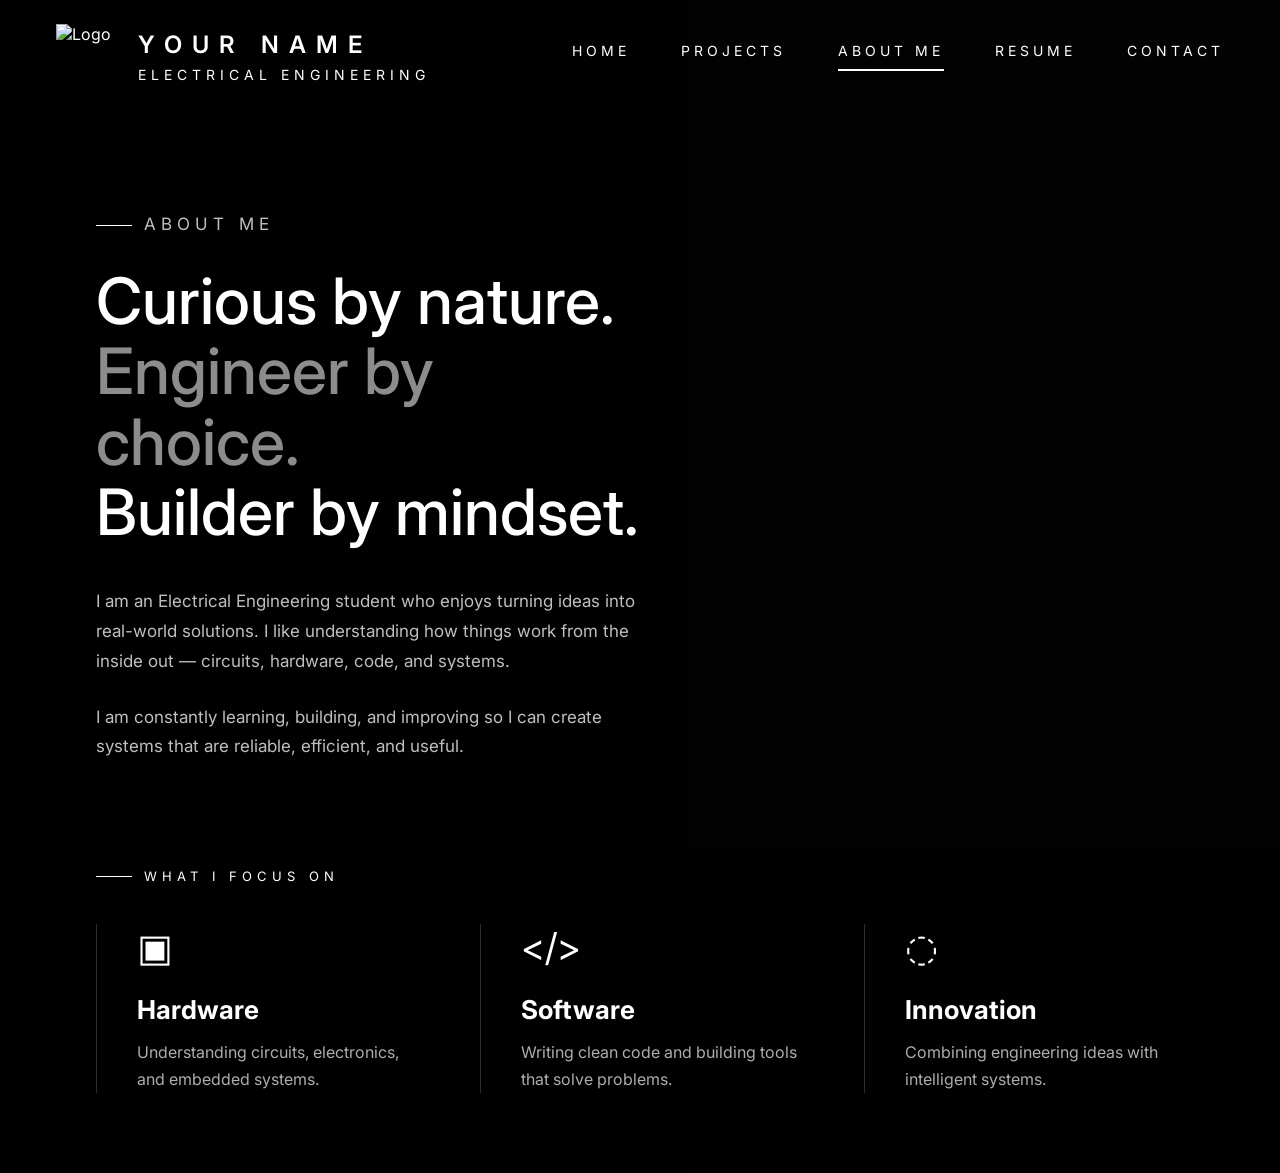
==== pages/about.html @ 25fdd663 "Add files via upload Uploading new portfolio website." ====
<!DOCTYPE html>
<html lang="en">
<head>
  <meta charset="UTF-8" />
  <meta name="viewport" content="width=device-width, initial-scale=1.0" />
  <title>About Me | Portfolio</title>

  <link rel="stylesheet" href="../css/global.css" />
  <link rel="stylesheet" href="../css/about.css" />
</head>
<body class="about-page">

  <header class="navbar nav-dark">
    <a href="../index.html" class="brand">
      <img src="../assets/logo.png" alt="Logo" />
      <div>
        <h1>YOUR NAME</h1>
        <p>ELECTRICAL ENGINEERING</p>
      </div>
    </a>

    <nav>
      <a href="../index.html">Home</a>
      <a href="projects.html">Projects</a>
      <a class="active" href="about.html">About Me</a>
      <a href="resume.html">Resume</a>
      <a href="contact.html">Contact</a>
    </nav>
  </header>

  <main class="about-hero">
    <section class="about-text">
      <p class="about-label">About Me</p>

      <h2>
        Curious by nature.<br />
        <span>Engineer by choice.</span><br />
        Builder by mindset.
      </h2>

      <p>
        I am an Electrical Engineering student who enjoys turning ideas
        into real-world solutions. I like understanding how things work
        from the inside out — circuits, hardware, code, and systems.
      </p>

      <p>
        I am constantly learning, building, and improving so I can create
        systems that are reliable, efficient, and useful.
      </p>
    </section>

    <section class="focus-section">
      <p class="focus-label">What I Focus On</p>

      <div class="focus-grid">
        <article>
          <div class="icon">▣</div>
          <h3>Hardware</h3>
          <p>Understanding circuits, electronics, and embedded systems.</p>
        </article>

        <article>
          <div class="icon">&lt;/&gt;</div>
          <h3>Software</h3>
          <p>Writing clean code and building tools that solve problems.</p>
        </article>

        <article>
          <div class="icon">◌</div>
          <h3>Innovation</h3>
          <p>Combining engineering ideas with intelligent systems.</p>
        </article>
      </div>
    </section>
  </main>

  <script src="../js/main.js"></script>
</body>
</html>
---- css/global.css ----
@import url('https://fonts.googleapis.com/css2?family=Cormorant+Garamond:wght@500;600;700&family=Inter:wght@300;400;500;600;700;800&display=swap');

:root {
  --black: #050505;
  --white: #ffffff;
  --gray: #777;
  --line: rgba(0, 0, 0, 0.18);
  --gold: #d99a32;
  --blue: #246bff;
  --red: #d83333;
  --purple: #6f35d9;
  --orange: #f08a24;
}

* {
  box-sizing: border-box;
  margin: 0;
  padding: 0;
}

html,
body {
  min-height: 100%;
  font-family: "Inter", sans-serif;
  background: var(--white);
  color: var(--black);
}

/* Page fade transition */
body {
  opacity: 0;
  transition: opacity 0.45s ease;
}

body.loaded {
  opacity: 1;
}

a {
  color: inherit;
  text-decoration: none;
}

a, button {
  transition: color 0.25s ease, background-color 0.25s ease, border-color 0.25s ease, opacity 0.25s ease, transform 0.25s ease, box-shadow 0.25s ease;
}

.navbar {
  position: fixed;
  top: 0;
  left: 0;
  width: 100%;
  height: 112px;
  padding: 30px 56px;
  display: flex;
  align-items: center;
  justify-content: space-between;
  z-index: 50;
}

.brand {
  display: flex;
  align-items: center;
  gap: 18px;
  min-width: 360px;
}

.brand img {
  width: 64px;
  height: 64px;
  object-fit: contain;
  flex-shrink: 0;
}

.brand h1 {
  font-size: 24px;
  letter-spacing: 10px;
  font-weight: 600;
  white-space: nowrap;
}

.brand p {
  margin-top: 7px;
  font-size: 14px;
  letter-spacing: 5px;
  white-space: nowrap;
}

.navbar nav {
  display: flex;
  align-items: center;
  justify-content: flex-end;
  gap: clamp(28px, 4vw, 54px);
  white-space: nowrap;
}

.navbar nav a {
  position: relative;
  font-size: 14px;
  letter-spacing: 4px;
  text-transform: uppercase;
  padding-bottom: 12px;
}

.navbar nav a::after {
  content: "";
  position: absolute;
  left: 0;
  bottom: 0;
  width: 0%;
  height: 2px;
  background: currentColor;
  transition: 0.3s ease;
}

.navbar nav a:hover::after,
.navbar nav a.active::after {
  width: 100%;
}

.nav-dark {
  color: white;
}

.nav-light {
  color: black;
  background: rgba(255,255,255,0.8);
  backdrop-filter: blur(12px);
  transition: background-color 0.3s ease;
}

.page-title {
  text-align: center;
  padding-top: 190px;
}

.page-title h2 {
  font-size: 38px;
  letter-spacing: 18px;
  font-weight: 700;
}

.title-line {
  width: 48px;
  height: 2px;
  background: currentColor;
  margin: 28px auto;
}

@media (max-width: 850px) {
  .navbar {
    height: auto;
    padding: 24px;
    align-items: flex-start;
  }

  .brand h1,
  .brand p {
    display: none;
  }

  .navbar nav {
    gap: 18px;
    flex-wrap: wrap;
    justify-content: flex-end;
  }

  .navbar nav a {
    font-size: 11px;
    letter-spacing: 2px;
  }
}
---- css/about.css ----
.about-page {
  background: #050505;
  color: white;
}

.about-hero {
  min-height: 100vh;
  padding-top: 130px;
  background:
    linear-gradient(90deg, rgba(0,0,0,0.98) 0%, rgba(0,0,0,0.82) 38%, rgba(0,0,0,0.35)),
    url("https://images.unsplash.com/photo-1516321318423-f06f85e504b3?auto=format&fit=crop&w=2200&q=80");
  background-size: cover;
  background-position: center right;
}

.about-text {
  max-width: 650px;
  padding: 80px 0 60px 7.5%;
}

.about-label,
.focus-label {
  position: relative;
  padding-left: 48px;
  text-transform: uppercase;
  letter-spacing: 5px;
  font-size: 13px;
  margin-bottom: 34px;
}

.about-label::before,
.focus-label::before {
  content: "";
  position: absolute;
  left: 0;
  top: 50%;
  width: 36px;
  height: 1px;
  background: white;
}

.about-text h2 {
  font-size: clamp(42px, 5vw, 72px);
  line-height: 1.1;
  font-weight: 500;
  margin-bottom: 40px;
}

.about-text h2 span {
  color: rgba(255,255,255,0.55);
}

.about-text p {
  font-size: 17px;
  line-height: 1.75;
  color: rgba(255,255,255,0.75);
  margin-bottom: 26px;
}

.focus-section {
  padding: 20px 7.5% 80px;
  background: rgba(0,0,0,0.72);
}

.focus-grid {
  display: grid;
  grid-template-columns: repeat(3, 1fr);
  gap: 64px;
  margin-top: 40px;
}

.focus-grid article {
  border-left: 1px solid rgba(255,255,255,0.18);
  padding-left: 40px;
}

.icon {
  font-size: 38px;
  margin-bottom: 24px;
}

.focus-grid h3 {
  font-size: 26px;
  margin-bottom: 14px;
}

.focus-grid p {
  color: rgba(255,255,255,0.68);
  line-height: 1.7;
}

@media (max-width: 850px) {
  .focus-grid {
    grid-template-columns: 1fr;
  }

  .about-text {
    padding: 180px 28px 40px;
  }
}
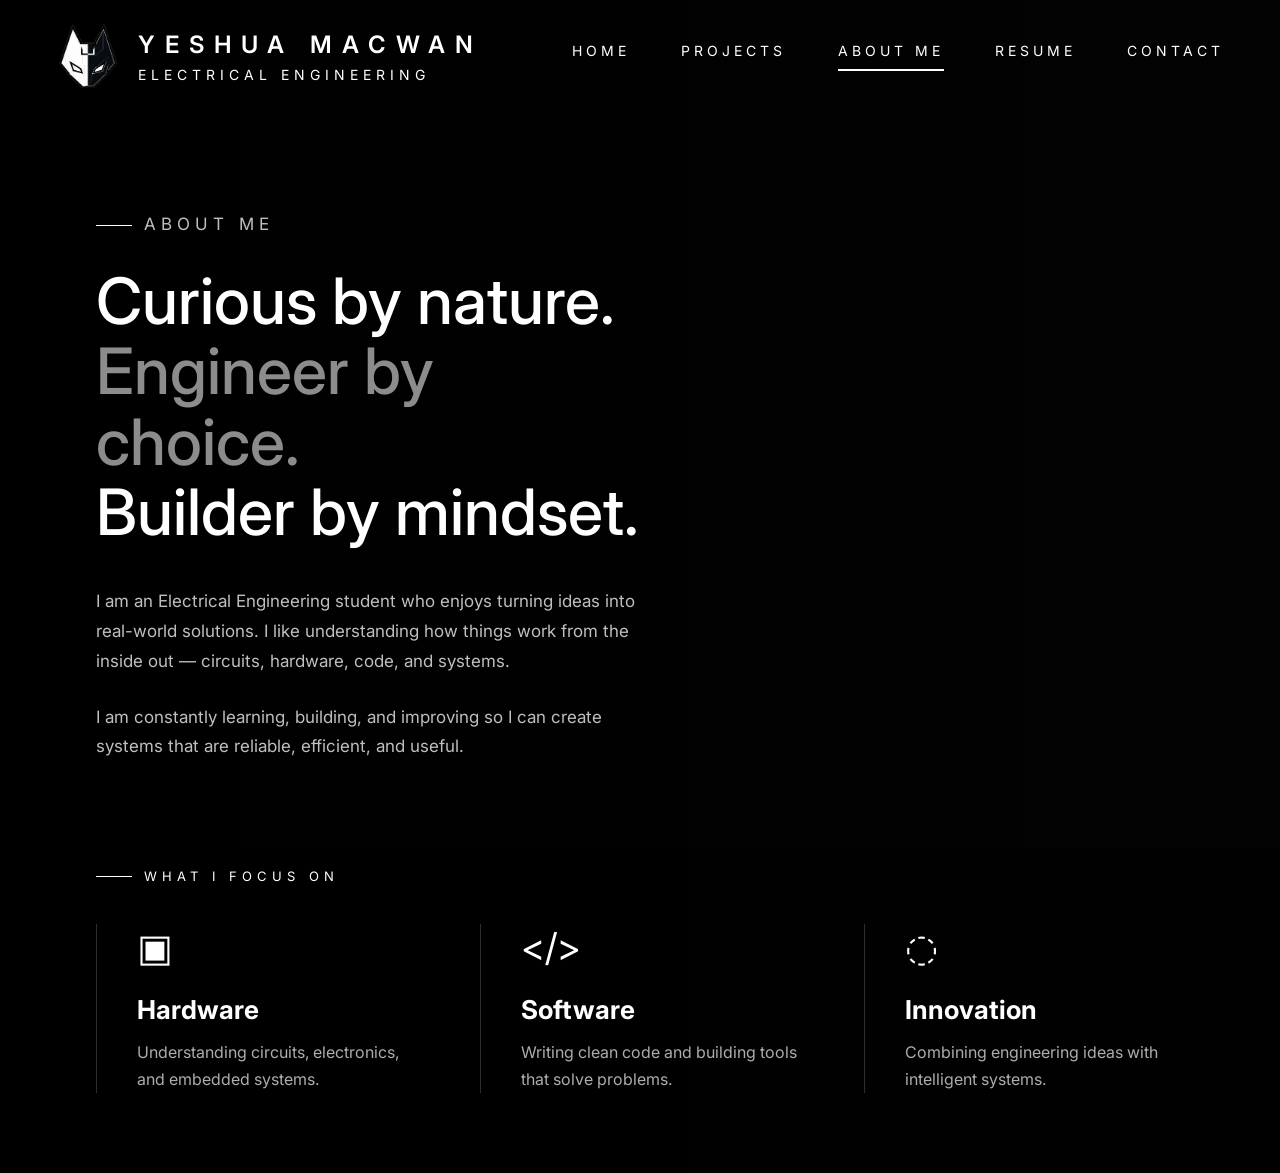
==== commit 5e4bffad: "Add files via upload" ====
--- a/pages/about.html
+++ b/pages/about.html
@@ -12,9 +12,9 @@
 
   <header class="navbar nav-dark">
     <a href="../index.html" class="brand">
-      <img src="../assets/logo.png" alt="Logo" />
+      <img src="../assets/Logo.png" alt="Logo" />
       <div>
-        <h1>YOUR NAME</h1>
+        <h1>YESHUA MACWAN</h1>
         <p>ELECTRICAL ENGINEERING</p>
       </div>
     </a>
--- a/css/global.css
+++ b/css/global.css
@@ -1,9 +1,11 @@
-@import url('https://fonts.googleapis.com/css2?family=Cormorant+Garamond:wght@500;600;700&family=Inter:wght@300;400;500;600;700;800&display=swap');
+@import url(
+  "https://fonts.googleapis.com/css2?family=Cormorant+Garamond:wght@500;600;700&family=Inter:wght@300;400;500;600;700;800;900&display=swap"
+);
 
 :root {
   --black: #050505;
   --white: #ffffff;
-  --gray: #777;
+  --gray: #777777;
   --line: rgba(0, 0, 0, 0.18);
   --gold: #d99a32;
   --blue: #246bff;
@@ -12,28 +14,52 @@
   --orange: #f08a24;
 }
 
+/* ============================= */
+/* RESET */
+/* ============================= */
+
 * {
   box-sizing: border-box;
   margin: 0;
   padding: 0;
 }
 
-html,
+html {
+  width: 100%;
+  min-height: 100%;
+  overflow-x: hidden;
+  scroll-behavior: smooth;
+}
+
 body {
+  width: 100%;
   min-height: 100%;
+  overflow-x: hidden;
+
   font-family: "Inter", sans-serif;
+
   background: var(--white);
   color: var(--black);
-}
-
-/* Page fade transition */
-body {
+
   opacity: 0;
-  transition: opacity 0.45s ease;
+  transition: opacity 0.4s ease;
 }
 
 body.loaded {
   opacity: 1;
+}
+
+body.menu-open,
+body.lightbox-open {
+  overflow: hidden;
+}
+
+img,
+video,
+canvas,
+model-viewer {
+  display: block;
+  max-width: 100%;
 }
 
 a {
@@ -41,46 +67,75 @@
   text-decoration: none;
 }
 
-a, button {
-  transition: color 0.25s ease, background-color 0.25s ease, border-color 0.25s ease, opacity 0.25s ease, transform 0.25s ease, box-shadow 0.25s ease;
-}
+button,
+a {
+  font-family: inherit;
+}
+
+button {
+  border-radius: 0;
+}
+
+a,
+button {
+  transition:
+    color 0.25s ease,
+    background-color 0.25s ease,
+    border-color 0.25s ease,
+    opacity 0.25s ease,
+    transform 0.25s ease,
+    box-shadow 0.25s ease;
+}
+
+/* ============================= */
+/* NAVBAR */
+/* ============================= */
 
 .navbar {
   position: fixed;
   top: 0;
   left: 0;
+  z-index: 100;
+
   width: 100%;
+  max-width: 100vw;
   height: 112px;
   padding: 30px 56px;
+
   display: flex;
   align-items: center;
   justify-content: space-between;
-  z-index: 50;
 }
 
 .brand {
+  position: relative;
+  z-index: 310;
+
+  min-width: 360px;
+
   display: flex;
   align-items: center;
   gap: 18px;
-  min-width: 360px;
 }
 
 .brand img {
   width: 64px;
   height: 64px;
+
   object-fit: contain;
   flex-shrink: 0;
 }
 
 .brand h1 {
   font-size: 24px;
+  font-weight: 600;
   letter-spacing: 10px;
-  font-weight: 600;
   white-space: nowrap;
 }
 
 .brand p {
   margin-top: 7px;
+
   font-size: 14px;
   letter-spacing: 5px;
   white-space: nowrap;
@@ -91,26 +146,33 @@
   align-items: center;
   justify-content: flex-end;
   gap: clamp(28px, 4vw, 54px);
+
   white-space: nowrap;
 }
 
 .navbar nav a {
   position: relative;
+
+  padding-bottom: 12px;
+
   font-size: 14px;
   letter-spacing: 4px;
   text-transform: uppercase;
-  padding-bottom: 12px;
 }
 
 .navbar nav a::after {
   content: "";
+
   position: absolute;
   left: 0;
   bottom: 0;
-  width: 0%;
+
+  width: 0;
   height: 2px;
+
   background: currentColor;
-  transition: 0.3s ease;
+
+  transition: width 0.3s ease;
 }
 
 .navbar nav a:hover::after,
@@ -119,39 +181,185 @@
 }
 
 .nav-dark {
-  color: white;
+  color: #ffffff;
 }
 
 .nav-light {
-  color: black;
-  background: rgba(255,255,255,0.8);
+  color: #000000;
+
+  background: rgba(255, 255, 255, 0.88);
+
   backdrop-filter: blur(12px);
-  transition: background-color 0.3s ease;
-}
+}
+
+/* ============================= */
+/* MENU BUTTON */
+/* ============================= */
+
+.menu-toggle {
+  position: relative;
+  z-index: 310;
+
+  display: none;
+
+  width: 44px;
+  height: 44px;
+
+  flex-shrink: 0;
+
+  border: 1px solid currentColor;
+
+  background: transparent;
+  color: inherit;
+
+  cursor: pointer;
+}
+
+.menu-toggle span {
+  position: absolute;
+  left: 10px;
+
+  width: 22px;
+  height: 2px;
+
+  background: currentColor;
+
+  transition:
+    top 0.25s ease,
+    transform 0.25s ease,
+    opacity 0.25s ease;
+}
+
+.menu-toggle span:nth-child(1) {
+  top: 13px;
+}
+
+.menu-toggle span:nth-child(2) {
+  top: 21px;
+}
+
+.menu-toggle span:nth-child(3) {
+  top: 29px;
+}
+
+.navbar.menu-open .menu-toggle span:nth-child(1) {
+  top: 21px;
+  transform: rotate(45deg);
+}
+
+.navbar.menu-open .menu-toggle span:nth-child(2) {
+  opacity: 0;
+}
+
+.navbar.menu-open .menu-toggle span:nth-child(3) {
+  top: 21px;
+  transform: rotate(-45deg);
+}
+
+/* ============================= */
+/* SHARED PAGE TITLE */
+/* ============================= */
 
 .page-title {
+  padding-top: 190px;
+
   text-align: center;
-  padding-top: 190px;
 }
 
 .page-title h2 {
   font-size: 38px;
+  font-weight: 700;
   letter-spacing: 18px;
-  font-weight: 700;
+}
+
+.page-title p {
+  line-height: 1.7;
 }
 
 .title-line {
   width: 48px;
   height: 2px;
+  margin: 28px auto;
+
   background: currentColor;
-  margin: 28px auto;
-}
+}
+
+/* ============================= */
+/* TABLET */
+/* ============================= */
+
+@media (max-width: 1100px) {
+  .navbar {
+    height: 92px;
+    padding: 22px 30px;
+  }
+
+  .brand {
+    min-width: auto;
+  }
+
+  .brand img {
+    width: 52px;
+    height: 52px;
+  }
+
+  .brand h1 {
+    font-size: 18px;
+    letter-spacing: 6px;
+  }
+
+  .brand p {
+    font-size: 11px;
+    letter-spacing: 2px;
+  }
+
+  .navbar nav {
+    gap: 28px;
+  }
+
+  .navbar nav a {
+    font-size: 12px;
+    letter-spacing: 2px;
+  }
+
+  .page-title {
+    padding-top: 150px;
+  }
+
+  .page-title h2 {
+    font-size: clamp(30px, 5vw, 44px);
+    letter-spacing: 8px;
+  }
+
+  .page-title p {
+    font-size: 14px;
+    line-height: 1.6;
+  }
+}
+
+/* ============================= */
+/* MOBILE NAVIGATION */
+/* Fade instead of sliding */
+/* ============================= */
 
 @media (max-width: 850px) {
   .navbar {
-    height: auto;
-    padding: 24px;
-    align-items: flex-start;
+    height: 78px;
+    padding: 16px 24px;
+  }
+
+  .brand {
+    min-width: auto;
+    gap: 12px;
+  }
+
+  .brand img {
+    display: block;
+
+    width: 46px;
+    height: 46px;
+
+    object-fit: contain;
   }
 
   .brand h1,
@@ -159,15 +367,134 @@
     display: none;
   }
 
+  .menu-toggle {
+    display: block;
+  }
+
   .navbar nav {
-    gap: 18px;
-    flex-wrap: wrap;
-    justify-content: flex-end;
+    position: fixed;
+    inset: 0;
+    z-index: 250;
+
+    width: 100%;
+    height: 100dvh;
+
+    padding: 100px 24px 40px;
+
+    display: flex;
+    flex-direction: column;
+    align-items: center;
+    justify-content: center;
+    gap: 34px;
+
+    white-space: normal;
+
+    background: rgba(5, 5, 5, 0.97);
+    color: #ffffff;
+
+    opacity: 0;
+    visibility: hidden;
+    pointer-events: none;
+
+    /*
+      No translateX here.
+      The menu fades instead of sliding.
+    */
+    transform: scale(1.015);
+
+    transition:
+      opacity 0.25s ease,
+      visibility 0.25s ease,
+      transform 0.25s ease;
+  }
+
+  .navbar.menu-open nav {
+    opacity: 1;
+    visibility: visible;
+    pointer-events: auto;
+
+    transform: scale(1);
+  }
+
+  .navbar.menu-open {
+    color: #ffffff;
+    background: transparent;
+    backdrop-filter: none;
   }
 
   .navbar nav a {
+    width: auto;
+    padding-bottom: 9px;
+
+    color: #ffffff;
+
+    font-size: 18px;
+    font-weight: 500;
+    letter-spacing: 5px;
+    text-align: center;
+  }
+
+  .page-title {
+    padding-top: 130px;
+  }
+
+  .page-title h2 {
+    font-size: 30px;
+    letter-spacing: 8px;
+  }
+}
+
+/* ============================= */
+/* PHONE */
+/* ============================= */
+
+@media (max-width: 650px) {
+  .navbar {
+    padding: 16px 20px;
+  }
+
+  .brand img {
+    width: 44px;
+    height: 44px;
+  }
+
+  .navbar nav {
+    gap: 25px;
+  }
+
+  .navbar nav a {
+    font-size: 16px;
+    letter-spacing: 4px;
+  }
+
+  .page-title {
+    padding-top: 115px;
+  }
+
+  .page-title h2 {
+    font-size: clamp(24px, 7vw, 32px);
+    line-height: 1.15;
+    letter-spacing: 5px;
+  }
+
+  .page-title p {
+    font-size: 12px;
+    line-height: 1.5;
+    letter-spacing: 0.3px;
+  }
+
+  .title-line {
+    width: 30px;
+  }
+
+  .section-label,
+  .about-label,
+  .focus-label {
+    font-size: 10px;
+    letter-spacing: 2px;
+  }
+
+  .back-link {
     font-size: 11px;
-    letter-spacing: 2px;
-  }
-}
-
+  }
+}
--- a/css/about.css
+++ b/css/about.css
@@ -97,4 +97,43 @@
   .about-text {
     padding: 180px 28px 40px;
   }
+}
+
+
+
+@media (max-width: 650px) {
+  .about-hero {
+    padding-top: 0;
+    min-height: auto;
+    background-position: center top;
+  }
+
+  .about-text {
+    padding: 170px 28px 50px;
+    max-width: 100%;
+  }
+
+  .about-label {
+    font-size: 11px !important;
+    letter-spacing: 3px !important;
+    margin-bottom: 28px;
+  }
+
+  .about-text h2 {
+    font-size: 36px !important;
+    line-height: 1.18;
+    letter-spacing: 4px;
+    margin-bottom: 34px;
+  }
+
+  .about-text p {
+    font-size: 15px !important;
+    line-height: 1.75 !important;
+    letter-spacing: 0.8px !important;
+    margin-bottom: 24px;
+  }
+
+  .focus-section {
+    padding: 45px 28px 70px;
+  }
 }
